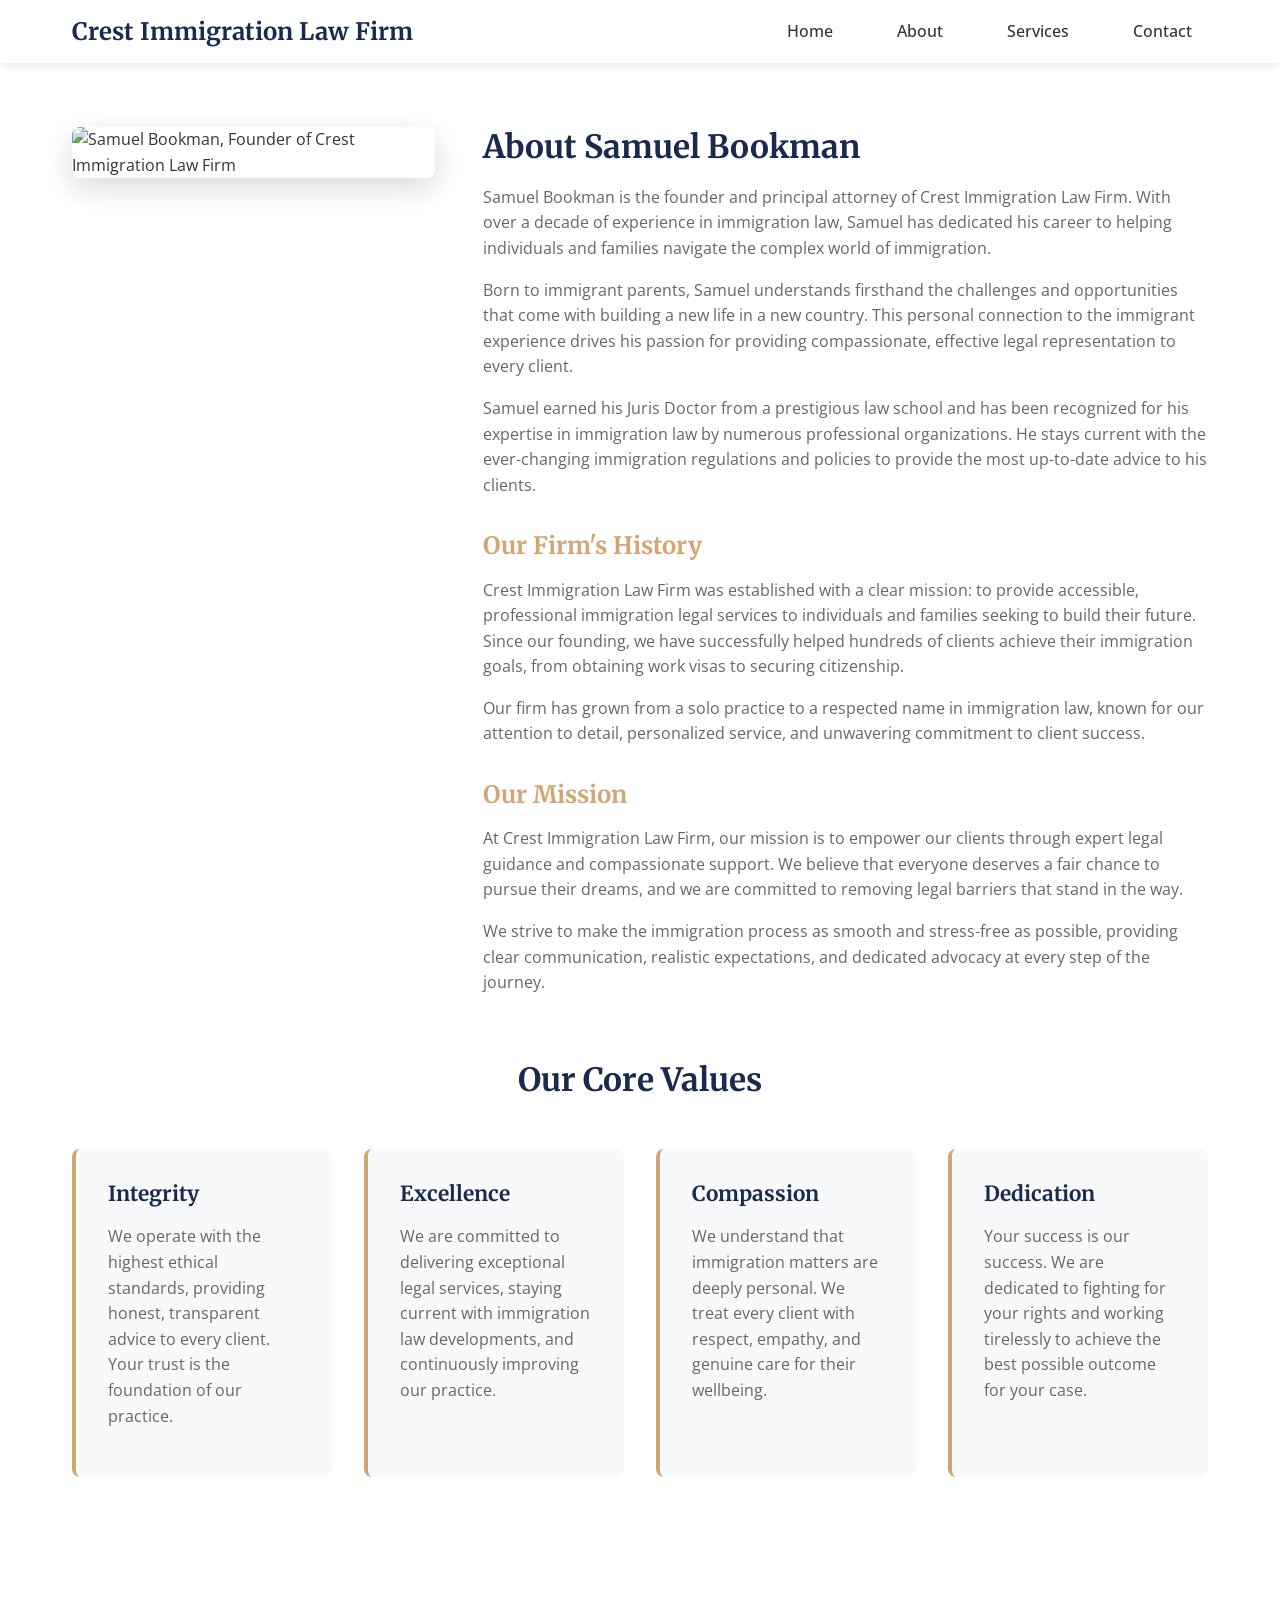
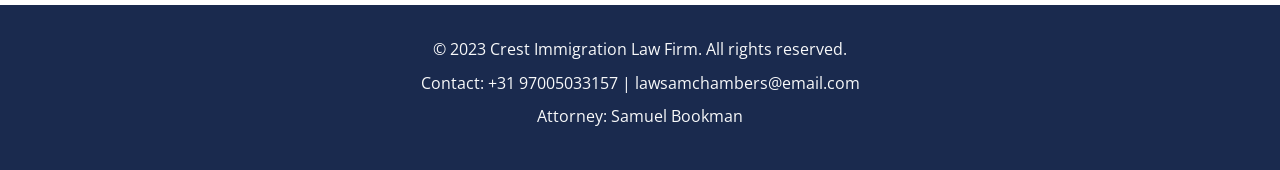
==== about.html @ 0531d1fd "Create complete law firm website structure with all pages and styling Co-authored-by: enstie <150168" ====
<!DOCTYPE html>
<html lang="en">
<head>
    <meta charset="UTF-8">
    <meta name="viewport" content="width=device-width, initial-scale=1.0">
    <title>About Us - Crest Immigration Law Firm</title>
    <meta name="description" content="Learn about Samuel Bookman and the values that drive Crest Immigration Law Firm's commitment to excellence in immigration law.">
    <link rel="stylesheet" href="assets/css/style.css">
    <!-- Google Fonts: Merriweather for headers, Open Sans for body -->
    <link href="https://fonts.googleapis.com/css2?family=Merriweather:wght@300;400;700&family=Open+Sans:wght@300;400;600;700&display=swap" rel="stylesheet">
</head>
<body>
    <header>
        <nav>
            <div class="logo">
                <h1>Crest Immigration Law Firm</h1>
            </div>
            <ul class="nav-links">
                <li><a href="index.html">Home</a></li>
                <li><a href="about.html">About</a></li>
                <li><a href="services.html">Services</a></li>
                <li><a href="contact.html">Contact</a></li>
            </ul>
            <div class="burger">
                <div class="line1"></div>
                <div class="line2"></div>
                <div class="line3"></div>
            </div>
        </nav>
    </header>

    <section class="about-section">
        <div class="about-content">
            <div class="about-image">
                <img src="https://via.placeholder.com/400x500/1a2a4e/d4a574?text=Samuel+Bookman" alt="Samuel Bookman, Founder of Crest Immigration Law Firm">
            </div>
            <div class="about-text">
                <h2>About Samuel Bookman</h2>
                <p>Samuel Bookman is the founder and principal attorney of Crest Immigration Law Firm. With over a decade of experience in immigration law, Samuel has dedicated his career to helping individuals and families navigate the complex world of immigration.</p>
                
                <p>Born to immigrant parents, Samuel understands firsthand the challenges and opportunities that come with building a new life in a new country. This personal connection to the immigrant experience drives his passion for providing compassionate, effective legal representation to every client.</p>
                
                <p>Samuel earned his Juris Doctor from a prestigious law school and has been recognized for his expertise in immigration law by numerous professional organizations. He stays current with the ever-changing immigration regulations and policies to provide the most up-to-date advice to his clients.</p>

                <h3>Our Firm's History</h3>
                <p>Crest Immigration Law Firm was established with a clear mission: to provide accessible, professional immigration legal services to individuals and families seeking to build their future. Since our founding, we have successfully helped hundreds of clients achieve their immigration goals, from obtaining work visas to securing citizenship.</p>
                
                <p>Our firm has grown from a solo practice to a respected name in immigration law, known for our attention to detail, personalized service, and unwavering commitment to client success.</p>

                <h3>Our Mission</h3>
                <p>At Crest Immigration Law Firm, our mission is to empower our clients through expert legal guidance and compassionate support. We believe that everyone deserves a fair chance to pursue their dreams, and we are committed to removing legal barriers that stand in the way.</p>
                
                <p>We strive to make the immigration process as smooth and stress-free as possible, providing clear communication, realistic expectations, and dedicated advocacy at every step of the journey.</p>
            </div>
        </div>

        <h2 style="text-align: center; margin-top: 3rem; margin-bottom: 2rem;">Our Core Values</h2>
        <div class="values-grid">
            <div class="value-item">
                <h3>Integrity</h3>
                <p>We operate with the highest ethical standards, providing honest, transparent advice to every client. Your trust is the foundation of our practice.</p>
            </div>
            <div class="value-item">
                <h3>Excellence</h3>
                <p>We are committed to delivering exceptional legal services, staying current with immigration law developments, and continuously improving our practice.</p>
            </div>
            <div class="value-item">
                <h3>Compassion</h3>
                <p>We understand that immigration matters are deeply personal. We treat every client with respect, empathy, and genuine care for their wellbeing.</p>
            </div>
            <div class="value-item">
                <h3>Dedication</h3>
                <p>Your success is our success. We are dedicated to fighting for your rights and working tirelessly to achieve the best possible outcome for your case.</p>
            </div>
        </div>
    </section>

    <footer>
        <p>&copy; 2023 Crest Immigration Law Firm. All rights reserved.</p>
        <p>Contact: +31 97005033157 | lawsamchambers@email.com</p>
        <p>Attorney: Samuel Bookman</p>
    </footer>

    <script src="assets/js/script.js"></script>
</body>
</html>
---- assets/css/style.css ----
/* 
 * Crest Immigration Law Firm - Stylesheet
 * Modern, professional design with navy blue and gold accents
 */

/* CSS Reset and Base Styles */
* {
    margin: 0;
    padding: 0;
    box-sizing: border-box;
}

:root {
    /* Color Scheme */
    --primary-navy: #1a2a4e;
    --secondary-navy: #0f1c3a;
    --gold-accent: #d4a574;
    --light-gold: #e8c89f;
    --white: #ffffff;
    --light-gray: #f8f9fa;
    --text-dark: #333333;
    --text-light: #666666;
    
    /* Typography */
    --font-header: 'Merriweather', serif;
    --font-body: 'Open Sans', sans-serif;
    
    /* Spacing */
    --spacing-xs: 0.5rem;
    --spacing-sm: 1rem;
    --spacing-md: 2rem;
    --spacing-lg: 3rem;
    --spacing-xl: 4rem;
}

/* Typography */
body {
    font-family: var(--font-body);
    line-height: 1.6;
    color: var(--text-dark);
    background-color: var(--white);
}

h1, h2, h3, h4, h5, h6 {
    font-family: var(--font-header);
    color: var(--primary-navy);
    margin-bottom: var(--spacing-sm);
    line-height: 1.3;
}

h1 {
    font-size: 2.5rem;
}

h2 {
    font-size: 2rem;
}

h3 {
    font-size: 1.5rem;
}

p {
    margin-bottom: var(--spacing-sm);
    color: var(--text-light);
}

a {
    text-decoration: none;
    color: inherit;
    transition: all 0.3s ease;
}

/* Header and Navigation */
header {
    background-color: var(--white);
    box-shadow: 0 2px 10px rgba(0, 0, 0, 0.1);
    position: sticky;
    top: 0;
    z-index: 1000;
}

nav {
    display: flex;
    justify-content: space-between;
    align-items: center;
    padding: var(--spacing-sm) var(--spacing-md);
    max-width: 1200px;
    margin: 0 auto;
}

.logo h1 {
    color: var(--primary-navy);
    font-size: 1.5rem;
    margin: 0;
}

.nav-links {
    display: flex;
    list-style: none;
    gap: var(--spacing-md);
}

.nav-links a {
    color: var(--text-dark);
    font-weight: 500;
    padding: var(--spacing-xs) var(--spacing-sm);
    border-radius: 4px;
    transition: all 0.3s ease;
}

.nav-links a:hover {
    color: var(--gold-accent);
    background-color: var(--light-gray);
}

/* Mobile Navigation */
.burger {
    display: none;
    cursor: pointer;
    flex-direction: column;
    gap: 5px;
}

.burger div {
    width: 25px;
    height: 3px;
    background-color: var(--primary-navy);
    transition: all 0.3s ease;
}

/* Hero Section */
.hero {
    display: grid;
    grid-template-columns: 1fr 1fr;
    gap: var(--spacing-lg);
    max-width: 1200px;
    margin: 0 auto;
    padding: var(--spacing-xl) var(--spacing-md);
    align-items: center;
}

.hero-content h2 {
    font-size: 3rem;
    margin-bottom: var(--spacing-sm);
    color: var(--primary-navy);
}

.hero-content p {
    font-size: 1.2rem;
    margin-bottom: var(--spacing-md);
    color: var(--text-light);
}

.hero-image img {
    width: 100%;
    max-width: 400px;
    height: auto;
    border-radius: 8px;
    box-shadow: 0 10px 30px rgba(0, 0, 0, 0.15);
}

/* Call-to-Action Buttons */
.cta-button {
    display: inline-block;
    background-color: var(--gold-accent);
    color: var(--white);
    padding: var(--spacing-sm) var(--spacing-md);
    border-radius: 4px;
    font-weight: 600;
    font-size: 1.1rem;
    transition: all 0.3s ease;
    border: 2px solid var(--gold-accent);
}

.cta-button:hover {
    background-color: var(--primary-navy);
    border-color: var(--primary-navy);
    transform: translateY(-2px);
    box-shadow: 0 5px 15px rgba(0, 0, 0, 0.2);
}

/* Overview/Services Grid Section */
.overview {
    background-color: var(--light-gray);
    padding: var(--spacing-xl) var(--spacing-md);
}

.overview h2 {
    text-align: center;
    margin-bottom: var(--spacing-lg);
    font-size: 2.5rem;
}

.services-grid {
    display: grid;
    grid-template-columns: repeat(auto-fit, minmax(300px, 1fr));
    gap: var(--spacing-md);
    max-width: 1200px;
    margin: 0 auto;
}

.service-item {
    background-color: var(--white);
    padding: var(--spacing-md);
    border-radius: 8px;
    box-shadow: 0 5px 15px rgba(0, 0, 0, 0.1);
    transition: all 0.3s ease;
}

.service-item:hover {
    transform: translateY(-5px);
    box-shadow: 0 10px 25px rgba(0, 0, 0, 0.15);
}

.service-item h3 {
    color: var(--gold-accent);
    margin-bottom: var(--spacing-sm);
}

/* About Page Styles */
.about-section {
    max-width: 1200px;
    margin: 0 auto;
    padding: var(--spacing-xl) var(--spacing-md);
}

.about-content {
    display: grid;
    grid-template-columns: 1fr 2fr;
    gap: var(--spacing-lg);
    margin-bottom: var(--spacing-lg);
}

.about-image img {
    width: 100%;
    max-width: 400px;
    border-radius: 8px;
    box-shadow: 0 10px 30px rgba(0, 0, 0, 0.15);
}

.about-text h2 {
    margin-bottom: var(--spacing-sm);
}

.about-text h3 {
    color: var(--gold-accent);
    margin-top: var(--spacing-md);
}

.values-grid {
    display: grid;
    grid-template-columns: repeat(auto-fit, minmax(250px, 1fr));
    gap: var(--spacing-md);
    margin-top: var(--spacing-lg);
}

.value-item {
    background-color: var(--light-gray);
    padding: var(--spacing-md);
    border-radius: 8px;
    border-left: 4px solid var(--gold-accent);
}

.value-item h3 {
    color: var(--primary-navy);
    font-size: 1.3rem;
}

/* Services Page Styles */
.services-section {
    max-width: 1200px;
    margin: 0 auto;
    padding: var(--spacing-xl) var(--spacing-md);
}

.services-section h2 {
    text-align: center;
    margin-bottom: var(--spacing-sm);
    font-size: 2.5rem;
}

.services-intro {
    text-align: center;
    max-width: 800px;
    margin: 0 auto var(--spacing-lg);
    font-size: 1.1rem;
}

.service-detail {
    background-color: var(--white);
    padding: var(--spacing-md);
    margin-bottom: var(--spacing-md);
    border-radius: 8px;
    box-shadow: 0 5px 15px rgba(0, 0, 0, 0.1);
    border-left: 5px solid var(--gold-accent);
}

.service-detail h3 {
    color: var(--primary-navy);
    margin-bottom: var(--spacing-sm);
}

.service-detail ul {
    margin-left: var(--spacing-md);
    margin-bottom: var(--spacing-sm);
}

.service-detail li {
    margin-bottom: var(--spacing-xs);
    color: var(--text-light);
}

.services-cta {
    text-align: center;
    background-color: var(--primary-navy);
    color: var(--white);
    padding: var(--spacing-lg);
    border-radius: 8px;
    margin-top: var(--spacing-lg);
}

.services-cta h3 {
    color: var(--white);
    margin-bottom: var(--spacing-sm);
}

.services-cta p {
    color: var(--light-gray);
    margin-bottom: var(--spacing-md);
    font-size: 1.1rem;
}

/* Contact Page Styles */
.contact-section {
    max-width: 1200px;
    margin: 0 auto;
    padding: var(--spacing-xl) var(--spacing-md);
}

.contact-section h2 {
    text-align: center;
    margin-bottom: var(--spacing-lg);
    font-size: 2.5rem;
}

.contact-container {
    display: grid;
    grid-template-columns: 1fr 1fr;
    gap: var(--spacing-lg);
}

.contact-info {
    background-color: var(--light-gray);
    padding: var(--spacing-md);
    border-radius: 8px;
}

.contact-info h3 {
    margin-bottom: var(--spacing-md);
}

.contact-detail {
    display: flex;
    align-items: center;
    gap: var(--spacing-sm);
    margin-bottom: var(--spacing-md);
    padding: var(--spacing-sm);
    background-color: var(--white);
    border-radius: 4px;
}

.contact-detail strong {
    color: var(--primary-navy);
    min-width: 80px;
}

/* Contact Form */
.contact-form {
    background-color: var(--white);
    padding: var(--spacing-md);
    border-radius: 8px;
    box-shadow: 0 5px 15px rgba(0, 0, 0, 0.1);
}

.form-group {
    margin-bottom: var(--spacing-md);
}

.form-group label {
    display: block;
    margin-bottom: var(--spacing-xs);
    color: var(--primary-navy);
    font-weight: 600;
}

.form-group input,
.form-group textarea {
    width: 100%;
    padding: var(--spacing-sm);
    border: 2px solid var(--light-gray);
    border-radius: 4px;
    font-family: var(--font-body);
    font-size: 1rem;
    transition: border-color 0.3s ease;
}

.form-group input:focus,
.form-group textarea:focus {
    outline: none;
    border-color: var(--gold-accent);
}

.form-group textarea {
    min-height: 150px;
    resize: vertical;
}

.submit-button {
    width: 100%;
    background-color: var(--gold-accent);
    color: var(--white);
    padding: var(--spacing-sm);
    border: none;
    border-radius: 4px;
    font-size: 1.1rem;
    font-weight: 600;
    cursor: pointer;
    transition: all 0.3s ease;
}

.submit-button:hover {
    background-color: var(--primary-navy);
    transform: translateY(-2px);
    box-shadow: 0 5px 15px rgba(0, 0, 0, 0.2);
}

/* Map Container */
.map-container {
    margin-top: var(--spacing-lg);
    border-radius: 8px;
    overflow: hidden;
    box-shadow: 0 5px 15px rgba(0, 0, 0, 0.1);
}

.map-placeholder {
    width: 100%;
    height: 400px;
    background-color: var(--light-gray);
    display: flex;
    align-items: center;
    justify-content: center;
    color: var(--text-light);
    font-size: 1.2rem;
}

/* Footer */
footer {
    background-color: var(--primary-navy);
    color: var(--white);
    text-align: center;
    padding: var(--spacing-md);
    margin-top: var(--spacing-xl);
}

footer p {
    color: var(--light-gray);
    margin-bottom: var(--spacing-xs);
}

/* Responsive Design - Tablet */
@media screen and (max-width: 768px) {
    /* Hero Section */
    .hero {
        grid-template-columns: 1fr;
        padding: var(--spacing-md);
    }
    
    .hero-content h2 {
        font-size: 2rem;
    }
    
    .hero-image {
        text-align: center;
    }
    
    /* About Section */
    .about-content {
        grid-template-columns: 1fr;
    }
    
    .about-image {
        text-align: center;
    }
    
    /* Contact Section */
    .contact-container {
        grid-template-columns: 1fr;
    }
    
    /* Services Grid */
    .services-grid {
        grid-template-columns: 1fr;
    }
    
    h1 {
        font-size: 2rem;
    }
    
    h2 {
        font-size: 1.75rem;
    }
}

/* Responsive Design - Mobile */
@media screen and (max-width: 480px) {
    /* Navigation */
    .nav-links {
        position: fixed;
        right: -100%;
        top: 70px;
        flex-direction: column;
        background-color: var(--white);
        width: 100%;
        text-align: center;
        transition: right 0.3s ease;
        box-shadow: 0 10px 27px rgba(0, 0, 0, 0.1);
        padding: var(--spacing-md) 0;
    }
    
    .nav-links.active {
        right: 0;
    }
    
    .burger {
        display: flex;
    }
    
    /* Hero Section */
    .hero-content h2 {
        font-size: 1.75rem;
    }
    
    .hero-content p {
        font-size: 1rem;
    }
    
    /* Typography */
    h1 {
        font-size: 1.75rem;
    }
    
    h2 {
        font-size: 1.5rem;
    }
    
    h3 {
        font-size: 1.25rem;
    }
    
    /* Spacing adjustments */
    .overview,
    .about-section,
    .services-section,
    .contact-section {
        padding: var(--spacing-md) var(--spacing-sm);
    }
}

/* Animation for burger menu */
.toggle .line1 {
    transform: rotate(-45deg) translate(-5px, 6px);
}

.toggle .line2 {
    opacity: 0;
}

.toggle .line3 {
    transform: rotate(45deg) translate(-5px, -6px);
}
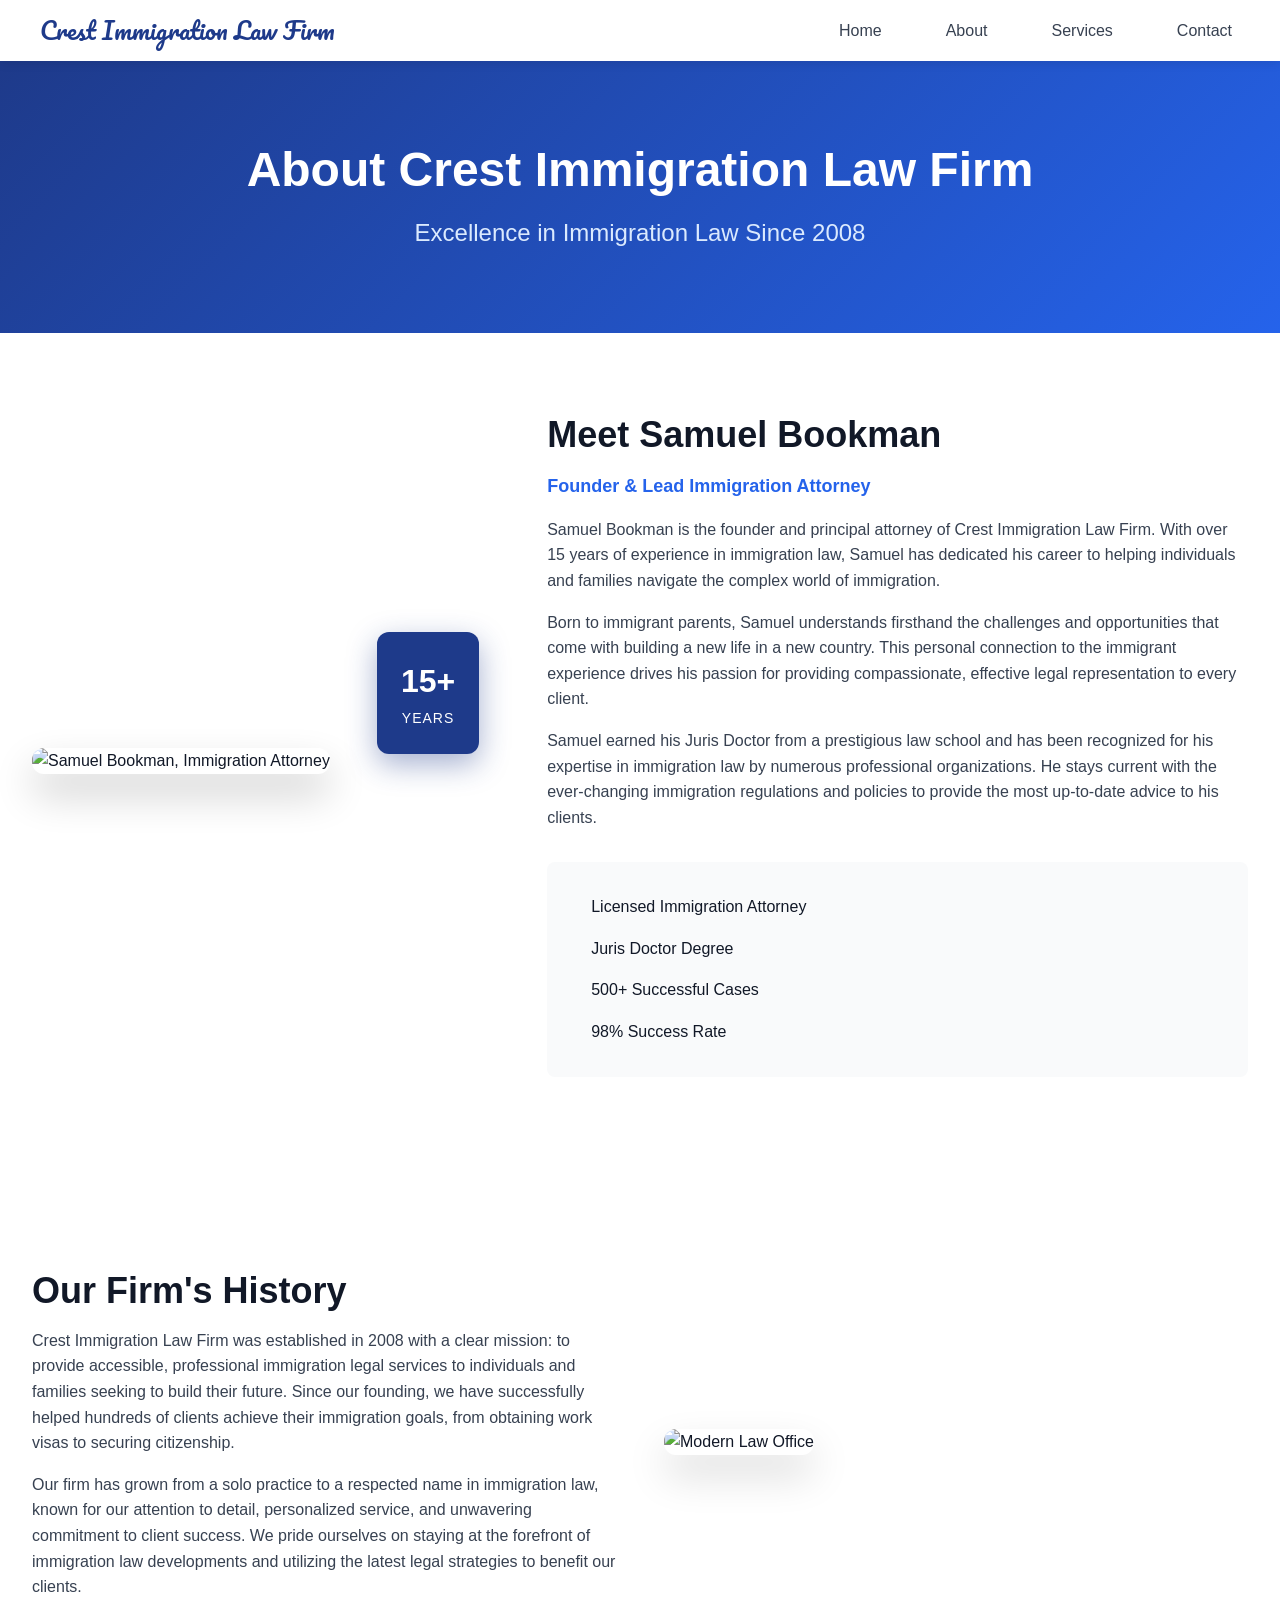
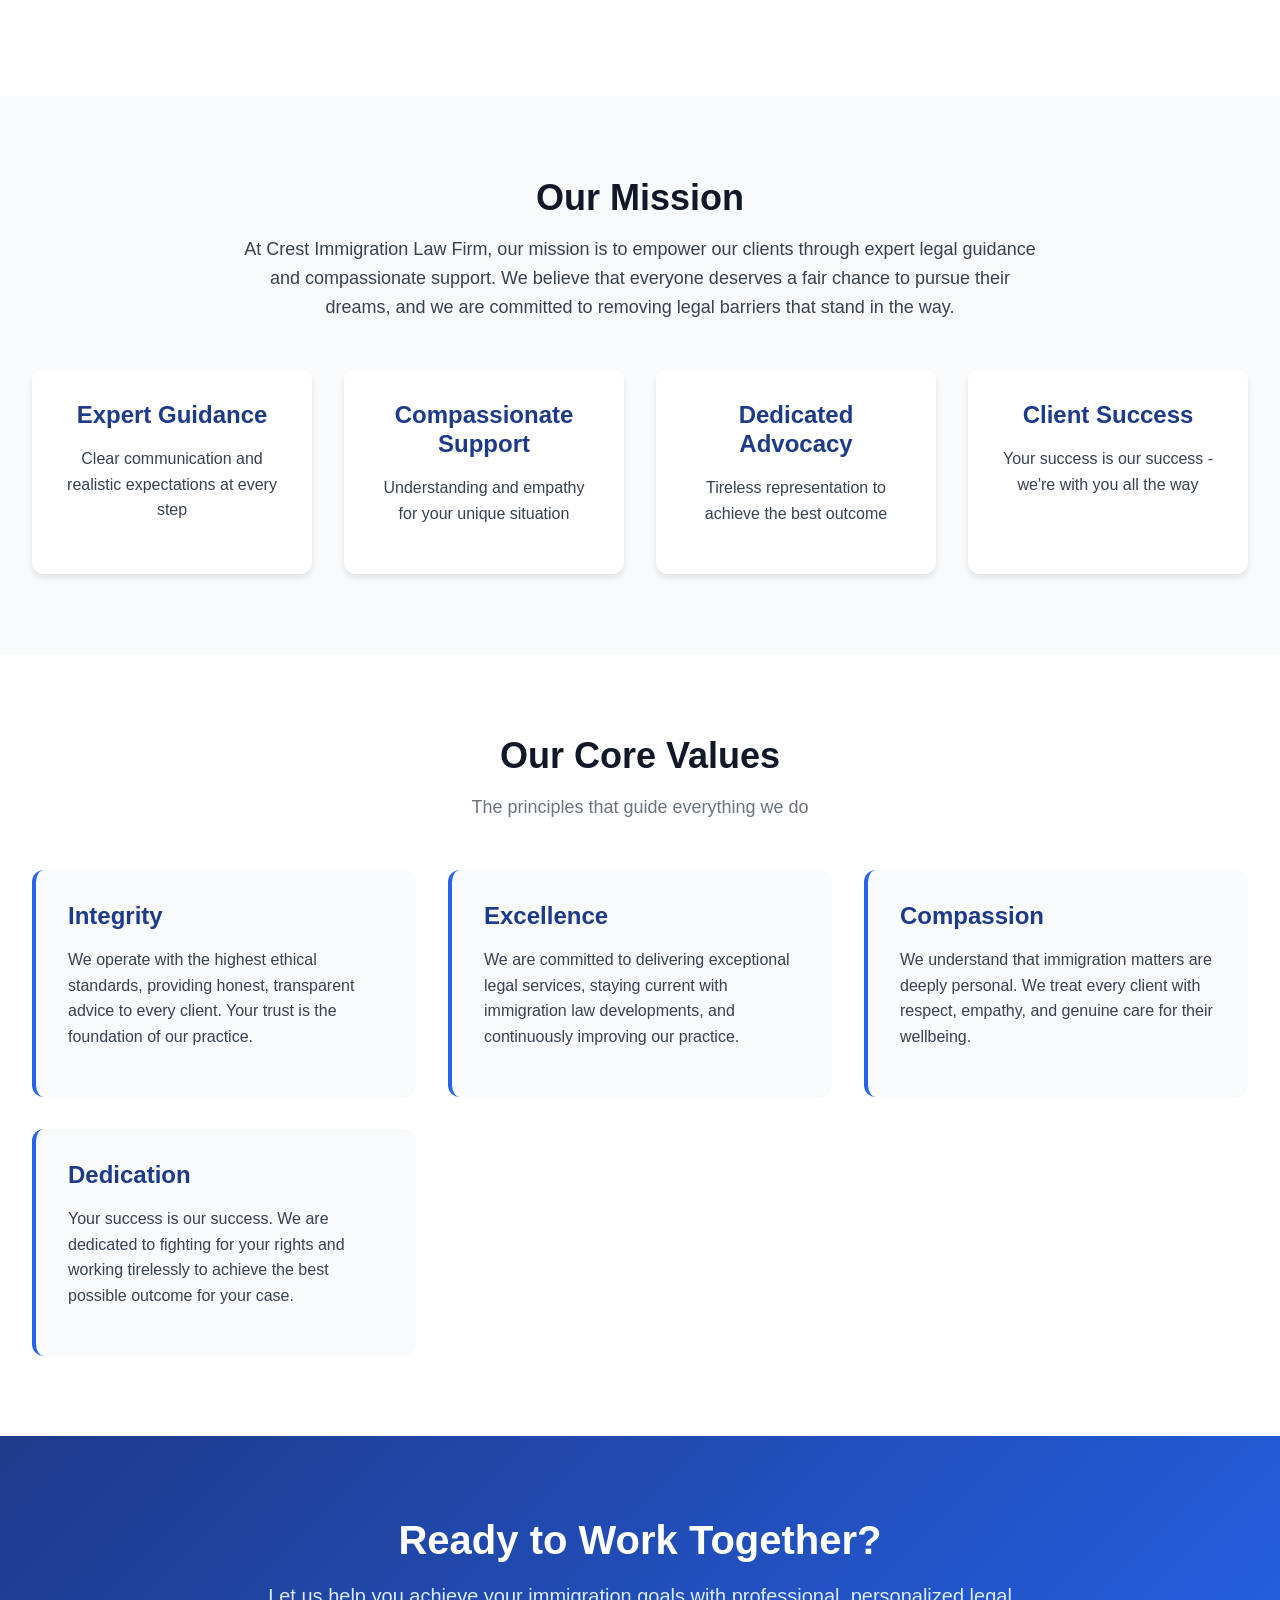
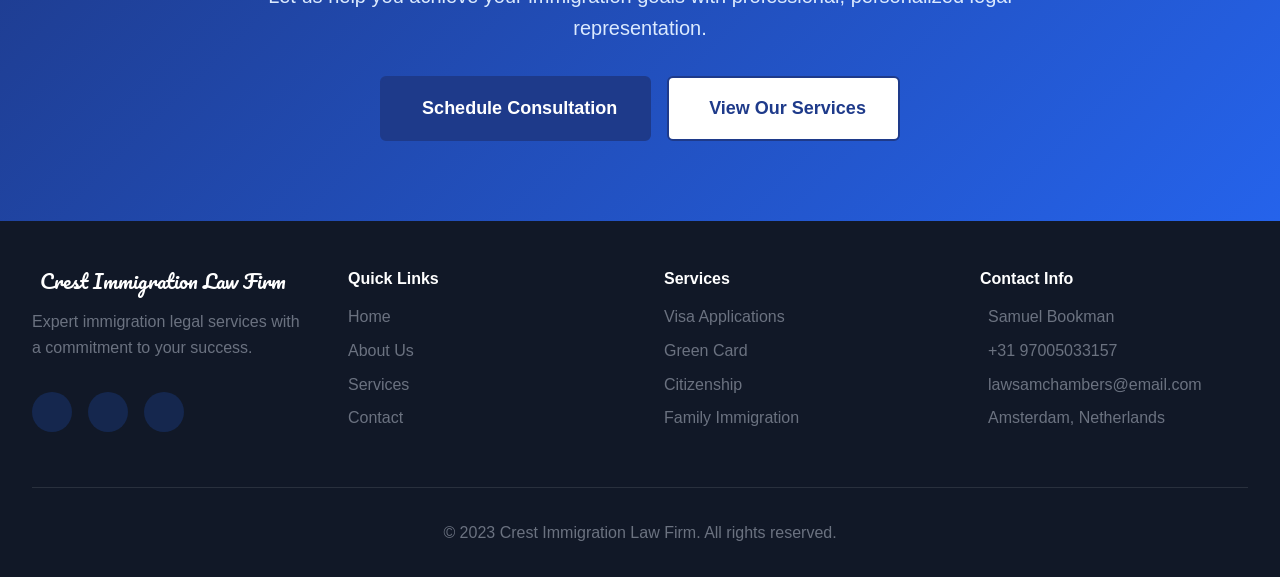
==== commit 6c3eeca7: "Completely redesign website with blue color palette and enhanced features Co-authored-by: enstie <15" ====
--- a/about.html
+++ b/about.html
@@ -3,16 +3,27 @@
 <head>
     <meta charset="UTF-8">
     <meta name="viewport" content="width=device-width, initial-scale=1.0">
-    <title>About Us - Crest Immigration Law Firm</title>
-    <meta name="description" content="Learn about Samuel Bookman and the values that drive Crest Immigration Law Firm's commitment to excellence in immigration law.">
+    
+    <!-- SEO Meta Tags -->
+    <title>About Us - Crest Immigration Law Firm | Samuel Bookman</title>
+    <meta name="description" content="Learn about Samuel Bookman, founder of Crest Immigration Law Firm. 15+ years of immigration law experience with 98% success rate in Amsterdam.">
+    <meta name="keywords" content="Samuel Bookman, immigration attorney Amsterdam, immigration lawyer profile, law firm about">
+    
+    <!-- Geographic SEO Tags -->
+    <meta name="geo.region" content="NL-NH">
+    <meta name="geo.placename" content="Amsterdam">
+    <meta name="geo.position" content="52.3676;4.9041">
+    
+    <!-- External Resources -->
     <link rel="stylesheet" href="assets/css/style.css">
-    <!-- Google Fonts: Merriweather for headers, Open Sans for body -->
-    <link href="https://fonts.googleapis.com/css2?family=Merriweather:wght@300;400;700&family=Open+Sans:wght@300;400;600;700&display=swap" rel="stylesheet">
+    <link href="https://fonts.googleapis.com/css2?family=Pacifico&display=swap" rel="stylesheet">
+    <link href="https://cdn.jsdelivr.net/npm/remixicon@3.5.0/fonts/remixicon.css" rel="stylesheet">
 </head>
 <body>
     <header>
         <nav>
             <div class="logo">
+                <i class="ri-scales-3-line"></i>
                 <h1>Crest Immigration Law Firm</h1>
             </div>
             <ul class="nav-links">
@@ -29,56 +40,207 @@
         </nav>
     </header>
 
-    <section class="about-section">
-        <div class="about-content">
-            <div class="about-image">
-                <img src="https://via.placeholder.com/400x500/1a2a4e/d4a574?text=Samuel+Bookman" alt="Samuel Bookman, Founder of Crest Immigration Law Firm">
-            </div>
-            <div class="about-text">
-                <h2>About Samuel Bookman</h2>
-                <p>Samuel Bookman is the founder and principal attorney of Crest Immigration Law Firm. With over a decade of experience in immigration law, Samuel has dedicated his career to helping individuals and families navigate the complex world of immigration.</p>
+    <!-- About Hero Section -->
+    <section class="about-hero">
+        <div class="about-hero-content">
+            <h2>About Crest Immigration Law Firm</h2>
+            <p>Excellence in Immigration Law Since 2008</p>
+        </div>
+    </section>
+
+    <!-- About Content -->
+    <section class="attorney-section">
+        <div class="attorney-content">
+            <div class="attorney-image">
+                <img src="https://via.placeholder.com/500x600/1e3a8a/ffffff?text=Samuel+Bookman" alt="Samuel Bookman, Immigration Attorney">
+                <div class="experience-badge">
+                    <span class="badge-number">15+</span>
+                    <span class="badge-text">Years</span>
+                </div>
+            </div>
+            <div class="attorney-text">
+                <h2>Meet Samuel Bookman</h2>
+                <p class="attorney-title">Founder & Lead Immigration Attorney</p>
+                <p>Samuel Bookman is the founder and principal attorney of Crest Immigration Law Firm. With over 15 years of experience in immigration law, Samuel has dedicated his career to helping individuals and families navigate the complex world of immigration.</p>
+                <p>Born to immigrant parents, Samuel understands firsthand the challenges and opportunities that come with building a new life in a new country. This personal connection to the immigrant experience drives his passion for providing compassionate, effective legal representation to every client.</p>
+                <p>Samuel earned his Juris Doctor from a prestigious law school and has been recognized for his expertise in immigration law by numerous professional organizations. He stays current with the ever-changing immigration regulations and policies to provide the most up-to-date advice to his clients.</p>
                 
-                <p>Born to immigrant parents, Samuel understands firsthand the challenges and opportunities that come with building a new life in a new country. This personal connection to the immigrant experience drives his passion for providing compassionate, effective legal representation to every client.</p>
-                
-                <p>Samuel earned his Juris Doctor from a prestigious law school and has been recognized for his expertise in immigration law by numerous professional organizations. He stays current with the ever-changing immigration regulations and policies to provide the most up-to-date advice to his clients.</p>
-
-                <h3>Our Firm's History</h3>
-                <p>Crest Immigration Law Firm was established with a clear mission: to provide accessible, professional immigration legal services to individuals and families seeking to build their future. Since our founding, we have successfully helped hundreds of clients achieve their immigration goals, from obtaining work visas to securing citizenship.</p>
-                
-                <p>Our firm has grown from a solo practice to a respected name in immigration law, known for our attention to detail, personalized service, and unwavering commitment to client success.</p>
-
-                <h3>Our Mission</h3>
-                <p>At Crest Immigration Law Firm, our mission is to empower our clients through expert legal guidance and compassionate support. We believe that everyone deserves a fair chance to pursue their dreams, and we are committed to removing legal barriers that stand in the way.</p>
-                
-                <p>We strive to make the immigration process as smooth and stress-free as possible, providing clear communication, realistic expectations, and dedicated advocacy at every step of the journey.</p>
-            </div>
-        </div>
-
-        <h2 style="text-align: center; margin-top: 3rem; margin-bottom: 2rem;">Our Core Values</h2>
+                <div class="attorney-credentials">
+                    <div class="credential">
+                        <i class="ri-medal-line"></i>
+                        <span>Licensed Immigration Attorney</span>
+                    </div>
+                    <div class="credential">
+                        <i class="ri-graduation-cap-line"></i>
+                        <span>Juris Doctor Degree</span>
+                    </div>
+                    <div class="credential">
+                        <i class="ri-award-line"></i>
+                        <span>500+ Successful Cases</span>
+                    </div>
+                    <div class="credential">
+                        <i class="ri-trophy-line"></i>
+                        <span>98% Success Rate</span>
+                    </div>
+                </div>
+            </div>
+        </div>
+    </section>
+
+    <!-- Firm History Section -->
+    <section class="firm-history">
+        <div class="history-content">
+            <div class="history-text">
+                <h2>Our Firm's History</h2>
+                <p>Crest Immigration Law Firm was established in 2008 with a clear mission: to provide accessible, professional immigration legal services to individuals and families seeking to build their future. Since our founding, we have successfully helped hundreds of clients achieve their immigration goals, from obtaining work visas to securing citizenship.</p>
+                <p>Our firm has grown from a solo practice to a respected name in immigration law, known for our attention to detail, personalized service, and unwavering commitment to client success. We pride ourselves on staying at the forefront of immigration law developments and utilizing the latest legal strategies to benefit our clients.</p>
+            </div>
+            <div class="history-image">
+                <img src="https://images.unsplash.com/photo-1497366216548-37526070297c?w=800&h=600&fit=crop" alt="Modern Law Office">
+            </div>
+        </div>
+    </section>
+
+    <!-- Mission Section -->
+    <section class="mission-section">
+        <div class="mission-content">
+            <h2>Our Mission</h2>
+            <p class="mission-intro">At Crest Immigration Law Firm, our mission is to empower our clients through expert legal guidance and compassionate support. We believe that everyone deserves a fair chance to pursue their dreams, and we are committed to removing legal barriers that stand in the way.</p>
+            
+            <div class="mission-features">
+                <div class="feature-item">
+                    <i class="ri-lightbulb-line"></i>
+                    <h3>Expert Guidance</h3>
+                    <p>Clear communication and realistic expectations at every step</p>
+                </div>
+                <div class="feature-item">
+                    <i class="ri-heart-line"></i>
+                    <h3>Compassionate Support</h3>
+                    <p>Understanding and empathy for your unique situation</p>
+                </div>
+                <div class="feature-item">
+                    <i class="ri-shield-check-line"></i>
+                    <h3>Dedicated Advocacy</h3>
+                    <p>Tireless representation to achieve the best outcome</p>
+                </div>
+                <div class="feature-item">
+                    <i class="ri-user-star-line"></i>
+                    <h3>Client Success</h3>
+                    <p>Your success is our success - we're with you all the way</p>
+                </div>
+            </div>
+        </div>
+    </section>
+
+    <!-- Core Values Section -->
+    <section class="values-section">
+        <h2>Our Core Values</h2>
+        <p class="section-intro">The principles that guide everything we do</p>
+        
         <div class="values-grid">
-            <div class="value-item">
+            <div class="value-card">
+                <i class="ri-honor-line"></i>
                 <h3>Integrity</h3>
                 <p>We operate with the highest ethical standards, providing honest, transparent advice to every client. Your trust is the foundation of our practice.</p>
             </div>
-            <div class="value-item">
+            
+            <div class="value-card">
+                <i class="ri-star-line"></i>
                 <h3>Excellence</h3>
                 <p>We are committed to delivering exceptional legal services, staying current with immigration law developments, and continuously improving our practice.</p>
             </div>
-            <div class="value-item">
+            
+            <div class="value-card">
+                <i class="ri-heart-pulse-line"></i>
                 <h3>Compassion</h3>
                 <p>We understand that immigration matters are deeply personal. We treat every client with respect, empathy, and genuine care for their wellbeing.</p>
             </div>
-            <div class="value-item">
+            
+            <div class="value-card">
+                <i class="ri-flag-line"></i>
                 <h3>Dedication</h3>
                 <p>Your success is our success. We are dedicated to fighting for your rights and working tirelessly to achieve the best possible outcome for your case.</p>
             </div>
         </div>
     </section>
 
+    <!-- CTA Section -->
+    <section class="about-cta">
+        <div class="cta-content">
+            <h2>Ready to Work Together?</h2>
+            <p>Let us help you achieve your immigration goals with professional, personalized legal representation.</p>
+            <div class="cta-buttons">
+                <a href="contact.html" class="btn btn-primary btn-lg">
+                    <i class="ri-phone-line"></i> Schedule Consultation
+                </a>
+                <a href="services.html" class="btn btn-secondary btn-lg">
+                    <i class="ri-file-list-line"></i> View Our Services
+                </a>
+            </div>
+        </div>
+    </section>
+
     <footer>
-        <p>&copy; 2023 Crest Immigration Law Firm. All rights reserved.</p>
-        <p>Contact: +31 97005033157 | lawsamchambers@email.com</p>
-        <p>Attorney: Samuel Bookman</p>
+        <div class="footer-content">
+            <div class="footer-column">
+                <div class="footer-logo">
+                    <i class="ri-scales-3-line"></i>
+                    <h3>Crest Immigration Law Firm</h3>
+                </div>
+                <p>Expert immigration legal services with a commitment to your success.</p>
+                <div class="social-links">
+                    <a href="#" aria-label="Facebook"><i class="ri-facebook-fill"></i></a>
+                    <a href="#" aria-label="Twitter"><i class="ri-twitter-fill"></i></a>
+                    <a href="#" aria-label="LinkedIn"><i class="ri-linkedin-fill"></i></a>
+                </div>
+            </div>
+            
+            <div class="footer-column">
+                <h4>Quick Links</h4>
+                <ul>
+                    <li><a href="index.html">Home</a></li>
+                    <li><a href="about.html">About Us</a></li>
+                    <li><a href="services.html">Services</a></li>
+                    <li><a href="contact.html">Contact</a></li>
+                </ul>
+            </div>
+            
+            <div class="footer-column">
+                <h4>Services</h4>
+                <ul>
+                    <li><a href="services.html#visa">Visa Applications</a></li>
+                    <li><a href="services.html#green-card">Green Card</a></li>
+                    <li><a href="services.html#citizenship">Citizenship</a></li>
+                    <li><a href="services.html#family">Family Immigration</a></li>
+                </ul>
+            </div>
+            
+            <div class="footer-column">
+                <h4>Contact Info</h4>
+                <ul class="contact-info">
+                    <li>
+                        <i class="ri-user-line"></i>
+                        <span>Samuel Bookman</span>
+                    </li>
+                    <li>
+                        <i class="ri-phone-line"></i>
+                        <span>+31 97005033157</span>
+                    </li>
+                    <li>
+                        <i class="ri-mail-line"></i>
+                        <span>lawsamchambers@email.com</span>
+                    </li>
+                    <li>
+                        <i class="ri-map-pin-line"></i>
+                        <span>Amsterdam, Netherlands</span>
+                    </li>
+                </ul>
+            </div>
+        </div>
+        
+        <div class="footer-bottom">
+            <p>&copy; 2023 Crest Immigration Law Firm. All rights reserved.</p>
+        </div>
     </footer>
 
     <script src="assets/js/script.js"></script>
--- a/assets/css/style.css
+++ b/assets/css/style.css
@@ -1,6 +1,6 @@
 /* 
- * Crest Immigration Law Firm - Stylesheet
- * Modern, professional design with navy blue and gold accents
+ * Crest Immigration Law Firm - Modern Design System
+ * Blue color palette with professional styling
  */
 
 /* CSS Reset and Base Styles */
@@ -11,41 +11,44 @@
 }
 
 :root {
-    /* Color Scheme */
-    --primary-navy: #1a2a4e;
-    --secondary-navy: #0f1c3a;
-    --gold-accent: #d4a574;
-    --light-gold: #e8c89f;
+    /* Color Palette - Blues and Grays */
+    --blue-900: #1e3a8a;
+    --blue-600: #2563eb;
+    --blue-100: #dbeafe;
     --white: #ffffff;
-    --light-gray: #f8f9fa;
-    --text-dark: #333333;
-    --text-light: #666666;
+    --gray-50: #f9fafb;
+    --gray-900: #111827;
+    --gray-700: #374151;
+    --gray-500: #6b7280;
     
     /* Typography */
-    --font-header: 'Merriweather', serif;
-    --font-body: 'Open Sans', sans-serif;
+    --font-logo: 'Pacifico', cursive;
+    --font-body: -apple-system, BlinkMacSystemFont, 'Segoe UI', Roboto, 'Helvetica Neue', Arial, sans-serif;
     
     /* Spacing */
     --spacing-xs: 0.5rem;
     --spacing-sm: 1rem;
     --spacing-md: 2rem;
     --spacing-lg: 3rem;
-    --spacing-xl: 4rem;
+    --spacing-xl: 5rem;
+    
+    /* Container */
+    --container-max: 1280px;
 }
 
 /* Typography */
 body {
     font-family: var(--font-body);
     line-height: 1.6;
-    color: var(--text-dark);
-    background-color: var(--white);
+    color: var(--gray-900);
+    background-color: var(--white);
+    overflow-x: hidden;
 }
 
 h1, h2, h3, h4, h5, h6 {
-    font-family: var(--font-header);
-    color: var(--primary-navy);
-    margin-bottom: var(--spacing-sm);
-    line-height: 1.3;
+    font-weight: 700;
+    color: var(--gray-900);
+    line-height: 1.2;
 }
 
 h1 {
@@ -53,7 +56,8 @@
 }
 
 h2 {
-    font-size: 2rem;
+    font-size: 2.25rem;
+    margin-bottom: var(--spacing-sm);
 }
 
 h3 {
@@ -62,7 +66,7 @@
 
 p {
     margin-bottom: var(--spacing-sm);
-    color: var(--text-light);
+    color: var(--gray-700);
 }
 
 a {
@@ -85,14 +89,27 @@
     justify-content: space-between;
     align-items: center;
     padding: var(--spacing-sm) var(--spacing-md);
-    max-width: 1200px;
+    max-width: var(--container-max);
     margin: 0 auto;
 }
 
+.logo {
+    display: flex;
+    align-items: center;
+    gap: 0.5rem;
+}
+
+.logo i {
+    font-size: 2rem;
+    color: var(--blue-900);
+}
+
 .logo h1 {
-    color: var(--primary-navy);
+    font-family: var(--font-logo);
+    color: var(--blue-900);
     font-size: 1.5rem;
     margin: 0;
+    font-weight: 400;
 }
 
 .nav-links {
@@ -102,7 +119,7 @@
 }
 
 .nav-links a {
-    color: var(--text-dark);
+    color: var(--gray-700);
     font-weight: 500;
     padding: var(--spacing-xs) var(--spacing-sm);
     border-radius: 4px;
@@ -110,8 +127,8 @@
 }
 
 .nav-links a:hover {
-    color: var(--gold-accent);
-    background-color: var(--light-gray);
+    color: var(--blue-600);
+    background-color: var(--blue-100);
 }
 
 /* Mobile Navigation */
@@ -125,394 +142,582 @@
 .burger div {
     width: 25px;
     height: 3px;
-    background-color: var(--primary-navy);
+    background-color: var(--blue-900);
     transition: all 0.3s ease;
 }
 
-/* Hero Section */
-.hero {
-    display: grid;
-    grid-template-columns: 1fr 1fr;
-    gap: var(--spacing-lg);
-    max-width: 1200px;
-    margin: 0 auto;
-    padding: var(--spacing-xl) var(--spacing-md);
-    align-items: center;
-}
-
-.hero-content h2 {
-    font-size: 3rem;
-    margin-bottom: var(--spacing-sm);
-    color: var(--primary-navy);
-}
-
-.hero-content p {
-    font-size: 1.2rem;
-    margin-bottom: var(--spacing-md);
-    color: var(--text-light);
-}
-
-.hero-image img {
-    width: 100%;
-    max-width: 400px;
-    height: auto;
-    border-radius: 8px;
-    box-shadow: 0 10px 30px rgba(0, 0, 0, 0.15);
-}
-
-/* Call-to-Action Buttons */
-.cta-button {
-    display: inline-block;
-    background-color: var(--gold-accent);
-    color: var(--white);
-    padding: var(--spacing-sm) var(--spacing-md);
-    border-radius: 4px;
-    font-weight: 600;
-    font-size: 1.1rem;
-    transition: all 0.3s ease;
-    border: 2px solid var(--gold-accent);
-}
-
-.cta-button:hover {
-    background-color: var(--primary-navy);
-    border-color: var(--primary-navy);
-    transform: translateY(-2px);
-    box-shadow: 0 5px 15px rgba(0, 0, 0, 0.2);
-}
-
-/* Overview/Services Grid Section */
-.overview {
-    background-color: var(--light-gray);
-    padding: var(--spacing-xl) var(--spacing-md);
-}
-
-.overview h2 {
-    text-align: center;
-    margin-bottom: var(--spacing-lg);
-    font-size: 2.5rem;
-}
-
-.services-grid {
-    display: grid;
-    grid-template-columns: repeat(auto-fit, minmax(300px, 1fr));
-    gap: var(--spacing-md);
-    max-width: 1200px;
-    margin: 0 auto;
-}
-
-.service-item {
-    background-color: var(--white);
-    padding: var(--spacing-md);
-    border-radius: 8px;
-    box-shadow: 0 5px 15px rgba(0, 0, 0, 0.1);
-    transition: all 0.3s ease;
-}
-
-.service-item:hover {
-    transform: translateY(-5px);
-    box-shadow: 0 10px 25px rgba(0, 0, 0, 0.15);
-}
-
-.service-item h3 {
-    color: var(--gold-accent);
-    margin-bottom: var(--spacing-sm);
-}
-
-/* About Page Styles */
-.about-section {
-    max-width: 1200px;
-    margin: 0 auto;
-    padding: var(--spacing-xl) var(--spacing-md);
-}
-
-.about-content {
-    display: grid;
-    grid-template-columns: 1fr 2fr;
-    gap: var(--spacing-lg);
-    margin-bottom: var(--spacing-lg);
-}
-
-.about-image img {
-    width: 100%;
-    max-width: 400px;
-    border-radius: 8px;
-    box-shadow: 0 10px 30px rgba(0, 0, 0, 0.15);
-}
-
-.about-text h2 {
-    margin-bottom: var(--spacing-sm);
-}
-
-.about-text h3 {
-    color: var(--gold-accent);
-    margin-top: var(--spacing-md);
-}
-
-.values-grid {
-    display: grid;
-    grid-template-columns: repeat(auto-fit, minmax(250px, 1fr));
-    gap: var(--spacing-md);
-    margin-top: var(--spacing-lg);
-}
-
-.value-item {
-    background-color: var(--light-gray);
-    padding: var(--spacing-md);
-    border-radius: 8px;
-    border-left: 4px solid var(--gold-accent);
-}
-
-.value-item h3 {
-    color: var(--primary-navy);
-    font-size: 1.3rem;
-}
-
-/* Services Page Styles */
-.services-section {
-    max-width: 1200px;
-    margin: 0 auto;
-    padding: var(--spacing-xl) var(--spacing-md);
-}
-
-.services-section h2 {
-    text-align: center;
-    margin-bottom: var(--spacing-sm);
-    font-size: 2.5rem;
-}
-
-.services-intro {
-    text-align: center;
-    max-width: 800px;
-    margin: 0 auto var(--spacing-lg);
-    font-size: 1.1rem;
-}
-
-.service-detail {
-    background-color: var(--white);
-    padding: var(--spacing-md);
-    margin-bottom: var(--spacing-md);
-    border-radius: 8px;
-    box-shadow: 0 5px 15px rgba(0, 0, 0, 0.1);
-    border-left: 5px solid var(--gold-accent);
-}
-
-.service-detail h3 {
-    color: var(--primary-navy);
-    margin-bottom: var(--spacing-sm);
-}
-
-.service-detail ul {
-    margin-left: var(--spacing-md);
-    margin-bottom: var(--spacing-sm);
-}
-
-.service-detail li {
-    margin-bottom: var(--spacing-xs);
-    color: var(--text-light);
-}
-
-.services-cta {
-    text-align: center;
-    background-color: var(--primary-navy);
-    color: var(--white);
-    padding: var(--spacing-lg);
-    border-radius: 8px;
-    margin-top: var(--spacing-lg);
-}
-
-.services-cta h3 {
-    color: var(--white);
-    margin-bottom: var(--spacing-sm);
-}
-
-.services-cta p {
-    color: var(--light-gray);
-    margin-bottom: var(--spacing-md);
-    font-size: 1.1rem;
-}
-
-/* Contact Page Styles */
-.contact-section {
-    max-width: 1200px;
-    margin: 0 auto;
-    padding: var(--spacing-xl) var(--spacing-md);
-}
-
-.contact-section h2 {
-    text-align: center;
-    margin-bottom: var(--spacing-lg);
-    font-size: 2.5rem;
-}
-
-.contact-container {
-    display: grid;
-    grid-template-columns: 1fr 1fr;
-    gap: var(--spacing-lg);
-}
-
-.contact-info {
-    background-color: var(--light-gray);
-    padding: var(--spacing-md);
-    border-radius: 8px;
-}
-
-.contact-info h3 {
-    margin-bottom: var(--spacing-md);
-}
-
-.contact-detail {
-    display: flex;
-    align-items: center;
-    gap: var(--spacing-sm);
-    margin-bottom: var(--spacing-md);
-    padding: var(--spacing-sm);
-    background-color: var(--white);
-    border-radius: 4px;
-}
-
-.contact-detail strong {
-    color: var(--primary-navy);
-    min-width: 80px;
-}
-
-/* Contact Form */
-.contact-form {
-    background-color: var(--white);
-    padding: var(--spacing-md);
-    border-radius: 8px;
-    box-shadow: 0 5px 15px rgba(0, 0, 0, 0.1);
-}
-
-.form-group {
-    margin-bottom: var(--spacing-md);
-}
-
-.form-group label {
-    display: block;
-    margin-bottom: var(--spacing-xs);
-    color: var(--primary-navy);
-    font-weight: 600;
-}
-
-.form-group input,
-.form-group textarea {
-    width: 100%;
-    padding: var(--spacing-sm);
-    border: 2px solid var(--light-gray);
-    border-radius: 4px;
-    font-family: var(--font-body);
-    font-size: 1rem;
-    transition: border-color 0.3s ease;
-}
-
-.form-group input:focus,
-.form-group textarea:focus {
-    outline: none;
-    border-color: var(--gold-accent);
-}
-
-.form-group textarea {
-    min-height: 150px;
-    resize: vertical;
-}
-
-.submit-button {
-    width: 100%;
-    background-color: var(--gold-accent);
-    color: var(--white);
-    padding: var(--spacing-sm);
-    border: none;
-    border-radius: 4px;
-    font-size: 1.1rem;
+/* Button System */
+.btn {
+    display: inline-flex;
+    align-items: center;
+    justify-content: center;
+    gap: 0.5rem;
+    padding: 0.75rem 1.5rem;
+    border-radius: 6px;
     font-weight: 600;
     cursor: pointer;
     transition: all 0.3s ease;
-}
-
-.submit-button:hover {
-    background-color: var(--primary-navy);
+    white-space: nowrap;
+    border: 2px solid transparent;
+}
+
+.btn-primary {
+    background-color: var(--blue-900);
+    color: var(--white);
+    border-color: var(--blue-900);
+}
+
+.btn-primary:hover {
+    background-color: var(--blue-600);
+    border-color: var(--blue-600);
     transform: translateY(-2px);
-    box-shadow: 0 5px 15px rgba(0, 0, 0, 0.2);
-}
-
-/* Map Container */
-.map-container {
+    box-shadow: 0 10px 20px rgba(30, 58, 138, 0.3);
+}
+
+.btn-secondary {
+    background-color: var(--white);
+    color: var(--blue-900);
+    border-color: var(--blue-900);
+}
+
+.btn-secondary:hover {
+    background-color: var(--blue-900);
+    color: var(--white);
+    transform: translateY(-2px);
+    box-shadow: 0 10px 20px rgba(30, 58, 138, 0.2);
+}
+
+.btn-outline {
+    background-color: transparent;
+    color: var(--blue-900);
+    border-color: var(--blue-900);
+}
+
+.btn-outline:hover {
+    background-color: var(--blue-900);
+    color: var(--white);
+}
+
+.btn-lg {
+    padding: 1rem 2rem;
+    font-size: 1.125rem;
+}
+
+/* Hero Section */
+.hero {
+    position: relative;
+    min-height: 100vh;
+    display: flex;
+    flex-direction: column;
+    justify-content: center;
+    align-items: center;
+    padding: var(--spacing-xl) var(--spacing-md);
+    background: linear-gradient(135deg, var(--blue-900) 0%, var(--blue-600) 100%);
+    background-image: 
+        linear-gradient(135deg, rgba(30, 58, 138, 0.95) 0%, rgba(37, 99, 235, 0.90) 100%),
+        url('https://images.unsplash.com/photo-1589829545856-d10d557cf95f?w=1920&h=1080&fit=crop');
+    background-size: cover;
+    background-position: center;
+    color: var(--white);
+}
+
+.hero-overlay {
+    position: absolute;
+    top: 0;
+    left: 0;
+    right: 0;
+    bottom: 0;
+    background: linear-gradient(135deg, rgba(30, 58, 138, 0.95) 0%, rgba(37, 99, 235, 0.90) 100%);
+    z-index: 1;
+}
+
+.hero-content {
+    position: relative;
+    z-index: 2;
+    max-width: 800px;
+    text-align: center;
+    margin-bottom: var(--spacing-lg);
+}
+
+.hero-content h2 {
+    font-size: 3.5rem;
+    color: var(--white);
+    margin-bottom: var(--spacing-md);
+}
+
+.hero-content p {
+    font-size: 1.25rem;
+    color: var(--blue-100);
+    margin-bottom: var(--spacing-md);
+}
+
+.hero-buttons {
+    display: flex;
+    gap: var(--spacing-sm);
+    justify-content: center;
+    flex-wrap: wrap;
+}
+
+/* Statistics Cards */
+.stats-container {
+    position: relative;
+    z-index: 2;
+    display: grid;
+    grid-template-columns: repeat(3, 1fr);
+    gap: var(--spacing-md);
+    max-width: 900px;
     margin-top: var(--spacing-lg);
+}
+
+.stat-card {
+    background-color: rgba(255, 255, 255, 0.1);
+    backdrop-filter: blur(10px);
+    padding: var(--spacing-md);
+    border-radius: 12px;
+    text-align: center;
+    border: 2px solid rgba(255, 255, 255, 0.2);
+    transition: all 0.3s ease;
+}
+
+.stat-card:hover {
+    background-color: rgba(255, 255, 255, 0.15);
+    transform: translateY(-5px);
+}
+
+.stat-card i {
+    font-size: 2.5rem;
+    color: var(--blue-100);
+    margin-bottom: var(--spacing-sm);
+}
+
+.stat-card h3 {
+    font-size: 2.5rem;
+    color: var(--white);
+    margin-bottom: 0.25rem;
+}
+
+.stat-card p {
+    color: var(--blue-100);
+    margin: 0;
+    font-size: 1.125rem;
+}
+
+/* Services Section */
+.services-section {
+    padding: var(--spacing-xl) var(--spacing-md);
+    background-color: var(--gray-50);
+}
+
+.services-section h2 {
+    text-align: center;
+    margin-bottom: var(--spacing-sm);
+}
+
+.section-intro {
+    text-align: center;
+    max-width: 700px;
+    margin: 0 auto var(--spacing-lg);
+    font-size: 1.125rem;
+    color: var(--gray-500);
+}
+
+.services-grid {
+    display: grid;
+    grid-template-columns: repeat(auto-fit, minmax(350px, 1fr));
+    gap: var(--spacing-md);
+    max-width: var(--container-max);
+    margin: 0 auto;
+}
+
+.service-card {
+    background-color: var(--white);
+    padding: var(--spacing-md);
+    border-radius: 12px;
+    box-shadow: 0 4px 6px rgba(0, 0, 0, 0.1);
+    transition: all 0.3s ease;
+    border: 2px solid transparent;
+}
+
+.service-card:hover {
+    transform: translateY(-8px);
+    box-shadow: 0 20px 40px rgba(30, 58, 138, 0.15);
+    border-color: var(--blue-600);
+}
+
+.service-card i {
+    font-size: 3rem;
+    color: var(--blue-600);
+    margin-bottom: var(--spacing-sm);
+}
+
+.service-card h3 {
+    color: var(--blue-900);
+    margin-bottom: var(--spacing-sm);
+}
+
+.service-card p {
+    margin-bottom: var(--spacing-sm);
+}
+
+.service-features {
+    list-style: none;
+    margin-top: var(--spacing-sm);
+}
+
+.service-features li {
+    display: flex;
+    align-items: center;
+    gap: 0.5rem;
+    margin-bottom: 0.5rem;
+    color: var(--gray-700);
+}
+
+.service-features i {
+    font-size: 1.25rem;
+    color: var(--blue-600);
+}
+
+/* Attorney Section */
+.attorney-section {
+    padding: var(--spacing-xl) var(--spacing-md);
+    background-color: var(--white);
+}
+
+.attorney-content {
+    display: grid;
+    grid-template-columns: 1fr 1.5fr;
+    gap: var(--spacing-lg);
+    max-width: var(--container-max);
+    margin: 0 auto;
+    align-items: center;
+}
+
+.attorney-image {
+    position: relative;
+}
+
+.attorney-image img {
+    width: 100%;
+    border-radius: 12px;
+    box-shadow: 0 20px 40px rgba(0, 0, 0, 0.2);
+}
+
+.experience-badge {
+    position: absolute;
+    bottom: 20px;
+    right: 20px;
+    background-color: var(--blue-900);
+    color: var(--white);
+    padding: 1.5rem;
+    border-radius: 12px;
+    text-align: center;
+    box-shadow: 0 10px 30px rgba(30, 58, 138, 0.4);
+}
+
+.badge-number {
+    display: block;
+    font-size: 2rem;
+    font-weight: 700;
+}
+
+.badge-text {
+    display: block;
+    font-size: 0.875rem;
+    text-transform: uppercase;
+    letter-spacing: 1px;
+}
+
+.attorney-title {
+    color: var(--blue-600);
+    font-weight: 600;
+    font-size: 1.125rem;
+    margin-bottom: var(--spacing-sm);
+}
+
+.attorney-credentials {
+    display: grid;
+    grid-template-columns: 1fr;
+    gap: var(--spacing-sm);
+    margin: var(--spacing-md) 0;
+    padding: var(--spacing-md);
+    background-color: var(--gray-50);
     border-radius: 8px;
-    overflow: hidden;
-    box-shadow: 0 5px 15px rgba(0, 0, 0, 0.1);
-}
-
-.map-placeholder {
-    width: 100%;
-    height: 400px;
-    background-color: var(--light-gray);
-    display: flex;
-    align-items: center;
-    justify-content: center;
-    color: var(--text-light);
-    font-size: 1.2rem;
+}
+
+.credential {
+    display: flex;
+    align-items: center;
+    gap: 0.75rem;
+}
+
+.credential i {
+    font-size: 1.5rem;
+    color: var(--blue-600);
+}
+
+.attorney-buttons {
+    display: flex;
+    gap: var(--spacing-sm);
+    margin-top: var(--spacing-md);
+    flex-wrap: wrap;
+}
+
+/* Testimonials Section */
+.testimonials-section {
+    padding: var(--spacing-xl) var(--spacing-md);
+    background-color: var(--gray-50);
+}
+
+.testimonials-section h2 {
+    text-align: center;
+    margin-bottom: var(--spacing-sm);
+}
+
+.testimonials-grid {
+    display: grid;
+    grid-template-columns: repeat(auto-fit, minmax(350px, 1fr));
+    gap: var(--spacing-md);
+    max-width: var(--container-max);
+    margin: 0 auto var(--spacing-lg);
+}
+
+.testimonial-card {
+    background-color: var(--white);
+    padding: var(--spacing-md);
+    border-radius: 12px;
+    box-shadow: 0 4px 6px rgba(0, 0, 0, 0.1);
+    transition: all 0.3s ease;
+}
+
+.testimonial-card:hover {
+    transform: translateY(-5px);
+    box-shadow: 0 10px 25px rgba(0, 0, 0, 0.15);
+}
+
+.rating {
+    display: flex;
+    gap: 0.25rem;
+    margin-bottom: var(--spacing-sm);
+}
+
+.rating i {
+    color: #fbbf24;
+    font-size: 1.25rem;
+}
+
+.testimonial-card p {
+    font-style: italic;
+    margin-bottom: var(--spacing-md);
+    color: var(--gray-700);
+}
+
+.client-info {
+    display: flex;
+    align-items: center;
+    gap: var(--spacing-sm);
+}
+
+.client-info img {
+    width: 60px;
+    height: 60px;
+    border-radius: 50%;
+    object-fit: cover;
+}
+
+.client-info h4 {
+    margin: 0;
+    font-size: 1rem;
+    color: var(--gray-900);
+}
+
+.case-type {
+    display: inline-block;
+    font-size: 0.875rem;
+    color: var(--blue-600);
+    background-color: var(--blue-100);
+    padding: 0.25rem 0.75rem;
+    border-radius: 12px;
+    margin-top: 0.25rem;
+}
+
+.testimonials-cta {
+    text-align: center;
+    padding: var(--spacing-lg);
+    background-color: var(--blue-900);
+    color: var(--white);
+    border-radius: 12px;
+    max-width: 800px;
+    margin: 0 auto;
+}
+
+.testimonials-cta h3 {
+    color: var(--white);
+    margin-bottom: var(--spacing-sm);
+}
+
+.testimonials-cta p {
+    color: var(--blue-100);
+    margin-bottom: var(--spacing-md);
+    font-size: 1.125rem;
 }
 
 /* Footer */
 footer {
-    background-color: var(--primary-navy);
-    color: var(--white);
-    text-align: center;
-    padding: var(--spacing-md);
-    margin-top: var(--spacing-xl);
-}
-
-footer p {
-    color: var(--light-gray);
-    margin-bottom: var(--spacing-xs);
+    background-color: var(--gray-900);
+    color: var(--white);
+    padding: var(--spacing-lg) var(--spacing-md) var(--spacing-md);
+}
+
+.footer-content {
+    display: grid;
+    grid-template-columns: repeat(4, 1fr);
+    gap: var(--spacing-lg);
+    max-width: var(--container-max);
+    margin: 0 auto var(--spacing-lg);
+}
+
+.footer-column h3,
+.footer-column h4 {
+    color: var(--white);
+    margin-bottom: var(--spacing-sm);
+}
+
+.footer-logo {
+    display: flex;
+    align-items: center;
+    gap: 0.5rem;
+    margin-bottom: var(--spacing-sm);
+}
+
+.footer-logo i {
+    font-size: 2rem;
+    color: var(--blue-600);
+}
+
+.footer-logo h3 {
+    font-family: var(--font-logo);
+    font-size: 1.25rem;
+    margin: 0;
+    font-weight: 400;
+}
+
+.footer-column p {
+    color: var(--gray-500);
+    margin-bottom: var(--spacing-md);
+}
+
+.social-links {
+    display: flex;
+    gap: var(--spacing-sm);
+}
+
+.social-links a {
+    width: 40px;
+    height: 40px;
+    background-color: rgba(37, 99, 235, 0.2);
+    border-radius: 50%;
+    display: flex;
+    align-items: center;
+    justify-content: center;
+    transition: all 0.3s ease;
+}
+
+.social-links a:hover {
+    background-color: var(--blue-600);
+    transform: translateY(-3px);
+}
+
+.social-links i {
+    font-size: 1.25rem;
+    color: var(--blue-100);
+}
+
+.footer-column ul {
+    list-style: none;
+}
+
+.footer-column ul li {
+    margin-bottom: 0.5rem;
+}
+
+.footer-column ul li a {
+    color: var(--gray-500);
+    transition: color 0.3s ease;
+}
+
+.footer-column ul li a:hover {
+    color: var(--blue-600);
+}
+
+.contact-info li {
+    display: flex;
+    align-items: flex-start;
+    gap: 0.5rem;
+    margin-bottom: 0.75rem;
+}
+
+.contact-info i {
+    color: var(--blue-600);
+    margin-top: 0.25rem;
+}
+
+.contact-info span {
+    color: var(--gray-500);
+}
+
+.footer-bottom {
+    text-align: center;
+    padding-top: var(--spacing-md);
+    border-top: 1px solid rgba(255, 255, 255, 0.1);
+}
+
+.footer-bottom p {
+    color: var(--gray-500);
+    margin: 0;
 }
 
 /* Responsive Design - Tablet */
+@media screen and (max-width: 1024px) {
+    .attorney-content {
+        grid-template-columns: 1fr;
+    }
+    
+    .footer-content {
+        grid-template-columns: repeat(2, 1fr);
+    }
+    
+    .testimonials-grid {
+        grid-template-columns: repeat(2, 1fr);
+    }
+}
+
+/* Responsive Design - Mobile */
 @media screen and (max-width: 768px) {
-    /* Hero Section */
-    .hero {
+    .hero-content h2 {
+        font-size: 2.5rem;
+    }
+    
+    .stats-container {
         grid-template-columns: 1fr;
-        padding: var(--spacing-md);
-    }
-    
-    .hero-content h2 {
-        font-size: 2rem;
-    }
-    
-    .hero-image {
-        text-align: center;
-    }
-    
-    /* About Section */
-    .about-content {
-        grid-template-columns: 1fr;
-    }
-    
-    .about-image {
-        text-align: center;
-    }
-    
-    /* Contact Section */
-    .contact-container {
-        grid-template-columns: 1fr;
-    }
-    
-    /* Services Grid */
+    }
+    
     .services-grid {
         grid-template-columns: 1fr;
     }
     
-    h1 {
+    .testimonials-grid {
+        grid-template-columns: 1fr;
+    }
+    
+    .footer-content {
+        grid-template-columns: 1fr;
+    }
+    
+    h2 {
         font-size: 2rem;
     }
-    
-    h2 {
-        font-size: 1.75rem;
-    }
-}
-
-/* Responsive Design - Mobile */
+}
+
 @media screen and (max-width: 480px) {
     /* Navigation */
     .nav-links {
@@ -536,34 +741,24 @@
         display: flex;
     }
     
-    /* Hero Section */
     .hero-content h2 {
-        font-size: 1.75rem;
+        font-size: 2rem;
     }
     
     .hero-content p {
         font-size: 1rem;
     }
     
-    /* Typography */
+    .hero-buttons {
+        flex-direction: column;
+    }
+    
     h1 {
+        font-size: 2rem;
+    }
+    
+    h2 {
         font-size: 1.75rem;
-    }
-    
-    h2 {
-        font-size: 1.5rem;
-    }
-    
-    h3 {
-        font-size: 1.25rem;
-    }
-    
-    /* Spacing adjustments */
-    .overview,
-    .about-section,
-    .services-section,
-    .contact-section {
-        padding: var(--spacing-md) var(--spacing-sm);
     }
 }
 
@@ -579,3 +774,526 @@
 .toggle .line3 {
     transform: rotate(45deg) translate(-5px, -6px);
 }
+
+/* About Page Styles */
+.about-hero {
+    background: linear-gradient(135deg, var(--blue-900) 0%, var(--blue-600) 100%);
+    color: var(--white);
+    padding: var(--spacing-xl) var(--spacing-md);
+    text-align: center;
+}
+
+.about-hero-content h2 {
+    font-size: 3rem;
+    color: var(--white);
+    margin-bottom: var(--spacing-sm);
+}
+
+.about-hero-content p {
+    font-size: 1.5rem;
+    color: var(--blue-100);
+    margin: 0;
+}
+
+.firm-history {
+    padding: var(--spacing-xl) var(--spacing-md);
+    background-color: var(--white);
+}
+
+.history-content {
+    display: grid;
+    grid-template-columns: 1fr 1fr;
+    gap: var(--spacing-lg);
+    max-width: var(--container-max);
+    margin: 0 auto;
+    align-items: center;
+}
+
+.history-image img {
+    width: 100%;
+    border-radius: 12px;
+    box-shadow: 0 20px 40px rgba(0, 0, 0, 0.15);
+}
+
+.mission-section {
+    padding: var(--spacing-xl) var(--spacing-md);
+    background-color: var(--gray-50);
+}
+
+.mission-content {
+    max-width: var(--container-max);
+    margin: 0 auto;
+}
+
+.mission-content h2 {
+    text-align: center;
+    margin-bottom: var(--spacing-sm);
+}
+
+.mission-intro {
+    text-align: center;
+    max-width: 800px;
+    margin: 0 auto var(--spacing-lg);
+    font-size: 1.125rem;
+}
+
+.mission-features {
+    display: grid;
+    grid-template-columns: repeat(auto-fit, minmax(250px, 1fr));
+    gap: var(--spacing-md);
+}
+
+.feature-item {
+    background-color: var(--white);
+    padding: var(--spacing-md);
+    border-radius: 12px;
+    text-align: center;
+    box-shadow: 0 4px 6px rgba(0, 0, 0, 0.1);
+    transition: all 0.3s ease;
+}
+
+.feature-item:hover {
+    transform: translateY(-5px);
+    box-shadow: 0 10px 25px rgba(0, 0, 0, 0.15);
+}
+
+.feature-item i {
+    font-size: 3rem;
+    color: var(--blue-600);
+    margin-bottom: var(--spacing-sm);
+}
+
+.feature-item h3 {
+    color: var(--blue-900);
+    margin-bottom: var(--spacing-sm);
+}
+
+.values-section {
+    padding: var(--spacing-xl) var(--spacing-md);
+    background-color: var(--white);
+}
+
+.values-section h2 {
+    text-align: center;
+    margin-bottom: var(--spacing-sm);
+}
+
+.values-grid {
+    display: grid;
+    grid-template-columns: repeat(auto-fit, minmax(300px, 1fr));
+    gap: var(--spacing-md);
+    max-width: var(--container-max);
+    margin: 0 auto;
+}
+
+.value-card {
+    background-color: var(--gray-50);
+    padding: var(--spacing-md);
+    border-radius: 12px;
+    border-left: 4px solid var(--blue-600);
+    transition: all 0.3s ease;
+}
+
+.value-card:hover {
+    transform: translateX(8px);
+    box-shadow: 0 10px 25px rgba(0, 0, 0, 0.1);
+}
+
+.value-card i {
+    font-size: 2.5rem;
+    color: var(--blue-600);
+    margin-bottom: var(--spacing-sm);
+}
+
+.value-card h3 {
+    color: var(--blue-900);
+    margin-bottom: var(--spacing-sm);
+}
+
+.about-cta {
+    padding: var(--spacing-xl) var(--spacing-md);
+    background: linear-gradient(135deg, var(--blue-900) 0%, var(--blue-600) 100%);
+}
+
+.cta-content {
+    text-align: center;
+    max-width: 800px;
+    margin: 0 auto;
+    color: var(--white);
+}
+
+.cta-content h2 {
+    font-size: 2.5rem;
+    color: var(--white);
+    margin-bottom: var(--spacing-sm);
+}
+
+.cta-content p {
+    font-size: 1.25rem;
+    color: var(--blue-100);
+    margin-bottom: var(--spacing-md);
+}
+
+.cta-buttons {
+    display: flex;
+    gap: var(--spacing-sm);
+    justify-content: center;
+    flex-wrap: wrap;
+}
+
+@media screen and (max-width: 768px) {
+    .about-hero-content h2 {
+        font-size: 2.5rem;
+    }
+    
+    .history-content {
+        grid-template-columns: 1fr;
+    }
+    
+    .mission-features {
+        grid-template-columns: 1fr;
+    }
+    
+    .values-grid {
+        grid-template-columns: 1fr;
+    }
+}
+
+/* Services Page Styles */
+.services-hero {
+    background: linear-gradient(135deg, var(--blue-900) 0%, var(--blue-600) 100%);
+    color: var(--white);
+    padding: var(--spacing-xl) var(--spacing-md);
+    text-align: center;
+}
+
+.services-hero-content h2 {
+    font-size: 3rem;
+    color: var(--white);
+    margin-bottom: var(--spacing-sm);
+}
+
+.services-hero-content p {
+    font-size: 1.5rem;
+    color: var(--blue-100);
+    margin: 0;
+}
+
+.asylum-section {
+    padding: var(--spacing-xl) var(--spacing-md);
+    background-color: var(--white);
+}
+
+.asylum-content {
+    display: grid;
+    grid-template-columns: 1fr 1fr;
+    gap: var(--spacing-lg);
+    max-width: var(--container-max);
+    margin: 0 auto;
+    align-items: center;
+}
+
+.asylum-text i {
+    font-size: 3rem;
+    color: var(--blue-600);
+    margin-bottom: var(--spacing-sm);
+}
+
+.asylum-image img {
+    width: 100%;
+    border-radius: 12px;
+    box-shadow: 0 20px 40px rgba(0, 0, 0, 0.15);
+}
+
+.process-section {
+    padding: var(--spacing-xl) var(--spacing-md);
+    background-color: var(--gray-50);
+}
+
+.process-section h2 {
+    text-align: center;
+    margin-bottom: var(--spacing-sm);
+}
+
+.process-steps {
+    display: grid;
+    grid-template-columns: repeat(auto-fit, minmax(250px, 1fr));
+    gap: var(--spacing-md);
+    max-width: var(--container-max);
+    margin: 0 auto;
+}
+
+.process-step {
+    background-color: var(--white);
+    padding: var(--spacing-md);
+    border-radius: 12px;
+    text-align: center;
+    box-shadow: 0 4px 6px rgba(0, 0, 0, 0.1);
+    transition: all 0.3s ease;
+}
+
+.process-step:hover {
+    transform: translateY(-5px);
+    box-shadow: 0 10px 25px rgba(0, 0, 0, 0.15);
+}
+
+.step-number {
+    width: 60px;
+    height: 60px;
+    background: linear-gradient(135deg, var(--blue-900) 0%, var(--blue-600) 100%);
+    color: var(--white);
+    border-radius: 50%;
+    display: flex;
+    align-items: center;
+    justify-content: center;
+    font-size: 1.5rem;
+    font-weight: 700;
+    margin: 0 auto var(--spacing-sm);
+}
+
+/* Contact Page Styles */
+.contact-hero {
+    background: linear-gradient(135deg, var(--blue-900) 0%, var(--blue-600) 100%);
+    color: var(--white);
+    padding: var(--spacing-xl) var(--spacing-md);
+    text-align: center;
+}
+
+.contact-hero-content h2 {
+    font-size: 3rem;
+    color: var(--white);
+    margin-bottom: var(--spacing-sm);
+}
+
+.contact-hero-content p {
+    font-size: 1.5rem;
+    color: var(--blue-100);
+    margin: 0;
+}
+
+.contact-main {
+    padding: var(--spacing-xl) var(--spacing-md);
+    background-color: var(--gray-50);
+}
+
+.contact-container {
+    display: grid;
+    grid-template-columns: 1fr 1.5fr;
+    gap: var(--spacing-lg);
+    max-width: var(--container-max);
+    margin: 0 auto;
+}
+
+.contact-info-section h3,
+.contact-form-section h3 {
+    margin-bottom: var(--spacing-md);
+}
+
+.contact-cards {
+    display: grid;
+    grid-template-columns: repeat(2, 1fr);
+    gap: var(--spacing-sm);
+    margin: var(--spacing-md) 0;
+}
+
+.contact-card {
+    background-color: var(--white);
+    padding: var(--spacing-sm);
+    border-radius: 8px;
+    text-align: center;
+    box-shadow: 0 2px 4px rgba(0, 0, 0, 0.1);
+}
+
+.contact-card i {
+    font-size: 2rem;
+    color: var(--blue-600);
+    margin-bottom: 0.5rem;
+}
+
+.contact-card h4 {
+    font-size: 0.875rem;
+    color: var(--gray-500);
+    margin-bottom: 0.25rem;
+    text-transform: uppercase;
+    letter-spacing: 0.5px;
+}
+
+.contact-card p {
+    margin: 0;
+    color: var(--gray-900);
+    font-weight: 600;
+}
+
+.office-hours {
+    background-color: var(--white);
+    padding: var(--spacing-md);
+    border-radius: 8px;
+    margin-top: var(--spacing-md);
+}
+
+.office-hours h4 {
+    display: flex;
+    align-items: center;
+    gap: 0.5rem;
+    color: var(--blue-900);
+    margin-bottom: var(--spacing-sm);
+}
+
+.office-hours i {
+    color: var(--blue-600);
+}
+
+.hours-list {
+    display: flex;
+    flex-direction: column;
+    gap: 0.75rem;
+}
+
+.hours-item {
+    display: flex;
+    justify-content: space-between;
+    padding: 0.5rem 0;
+    border-bottom: 1px solid var(--gray-50);
+}
+
+.hours-item:last-child {
+    border-bottom: none;
+}
+
+.hours-item .day {
+    font-weight: 600;
+    color: var(--gray-900);
+}
+
+.hours-item .time {
+    color: var(--gray-500);
+}
+
+.contact-form-section {
+    background-color: var(--white);
+    padding: var(--spacing-md);
+    border-radius: 12px;
+    box-shadow: 0 4px 6px rgba(0, 0, 0, 0.1);
+}
+
+.form-row {
+    display: grid;
+    grid-template-columns: 1fr 1fr;
+    gap: var(--spacing-sm);
+}
+
+.form-group {
+    margin-bottom: var(--spacing-sm);
+}
+
+.form-group label {
+    display: block;
+    margin-bottom: var(--spacing-xs);
+    color: var(--blue-900);
+    font-weight: 600;
+}
+
+.form-group input,
+.form-group textarea,
+.form-group select {
+    width: 100%;
+    padding: 0.75rem;
+    border: 2px solid var(--gray-50);
+    border-radius: 6px;
+    font-family: var(--font-body);
+    font-size: 1rem;
+    transition: border-color 0.3s ease;
+}
+
+.form-group input:focus,
+.form-group textarea:focus,
+.form-group select:focus {
+    outline: none;
+    border-color: var(--blue-600);
+}
+
+.form-group textarea {
+    min-height: 150px;
+    resize: vertical;
+}
+
+.map-section {
+    padding: var(--spacing-xl) var(--spacing-md);
+    background-color: var(--white);
+}
+
+.map-section h2 {
+    text-align: center;
+    margin-bottom: var(--spacing-md);
+}
+
+.map-container {
+    max-width: var(--container-max);
+    margin: 0 auto;
+    border-radius: 12px;
+    overflow: hidden;
+    box-shadow: 0 10px 30px rgba(0, 0, 0, 0.15);
+}
+
+.why-choose-section {
+    padding: var(--spacing-xl) var(--spacing-md);
+    background-color: var(--gray-50);
+}
+
+.why-choose-section h2 {
+    text-align: center;
+    margin-bottom: var(--spacing-lg);
+}
+
+.why-grid {
+    display: grid;
+    grid-template-columns: repeat(auto-fit, minmax(250px, 1fr));
+    gap: var(--spacing-md);
+    max-width: var(--container-max);
+    margin: 0 auto;
+}
+
+.why-item {
+    text-align: center;
+    padding: var(--spacing-md);
+}
+
+.why-item i {
+    font-size: 3rem;
+    color: var(--blue-600);
+    margin-bottom: var(--spacing-sm);
+}
+
+.why-item h3 {
+    color: var(--blue-900);
+    margin-bottom: var(--spacing-xs);
+}
+
+@media screen and (max-width: 1024px) {
+    .asylum-content {
+        grid-template-columns: 1fr;
+    }
+    
+    .contact-container {
+        grid-template-columns: 1fr;
+    }
+}
+
+@media screen and (max-width: 768px) {
+    .services-hero-content h2,
+    .contact-hero-content h2 {
+        font-size: 2.5rem;
+    }
+    
+    .contact-cards {
+        grid-template-columns: 1fr;
+    }
+    
+    .form-row {
+        grid-template-columns: 1fr;
+    }
+    
+    .process-steps {
+        grid-template-columns: 1fr;
+    }
+}
